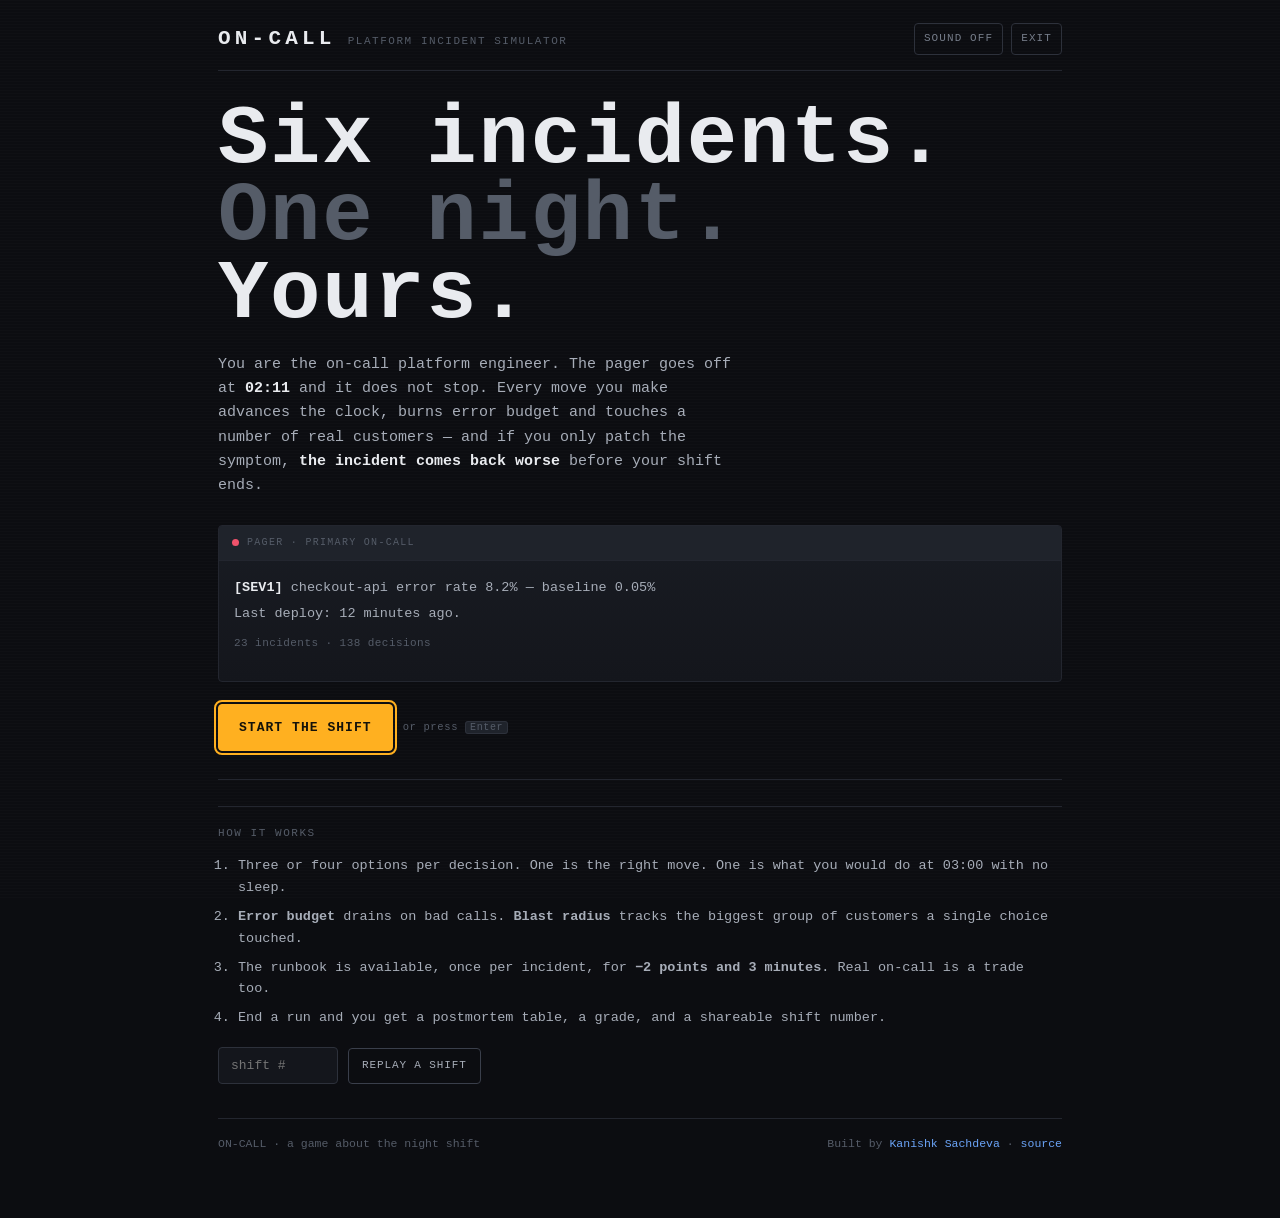
==== index.html @ 0956c798 "ON-CALL v2: 23 incidents, recurrence mechanic, seeded shifts, test harness" ====
<!DOCTYPE html>
<html lang="en">
<head>
<meta charset="utf-8">
<meta name="viewport" content="width=device-width, initial-scale=1, viewport-fit=cover">
<title>ON-CALL — the platform incident simulator</title>
<meta name="description" content="You are the on-call platform engineer. Six incidents, one night, thirteen decisions. Every choice moves the clock, burns error budget and decides whether the incident comes back. Free, in your browser, no signup.">
<link rel="canonical" href="https://oncall-simulator.vercel.app/">
<meta name="theme-color" content="#0c0d11">
<meta name="color-scheme" content="dark">

<meta property="og:type" content="website">
<meta property="og:site_name" content="ON-CALL">
<meta property="og:title" content="ON-CALL — the platform incident simulator">
<meta property="og:description" content="Six incidents, one night, thirteen decisions. You are the on-call engineer. Every choice moves the clock and decides whether the incident comes back.">
<meta property="og:url" content="https://oncall-simulator.vercel.app/">
<meta property="og:image" content="https://oncall-simulator.vercel.app/assets/og.png">
<meta property="og:image:width" content="1200">
<meta property="og:image:height" content="630">
<meta property="og:image:alt" content="ON-CALL — a terminal-style incident simulator with a giant grade letter">
<meta name="twitter:card" content="summary_large_image">
<meta name="twitter:title" content="ON-CALL — the platform incident simulator">
<meta name="twitter:description" content="Six incidents, one night, thirteen decisions. Free in your browser.">
<meta name="twitter:image" content="https://oncall-simulator.vercel.app/assets/og.png">

<link rel="icon" href="/assets/favicon.svg" type="image/svg+xml">
<link rel="apple-touch-icon" href="/assets/favicon.svg">
<link rel="manifest" href="/manifest.webmanifest">
<link rel="preload" href="/assets/app.css" as="style">
<link rel="stylesheet" href="/assets/app.css">

<script type="application/ld+json">
{
  "@context": "https://schema.org",
  "@type": "WebApplication",
  "name": "ON-CALL",
  "url": "https://oncall-simulator.vercel.app/",
  "description": "A browser game about being the on-call platform engineer: six incidents, thirteen decisions, one night.",
  "applicationCategory": "GameApplication",
  "operatingSystem": "Any",
  "browserRequirements": "Requires JavaScript",
  "offers": { "@type": "Offer", "price": "0", "priceCurrency": "CAD" },
  "author": { "@type": "Person", "name": "Kanishk Sachdeva", "url": "https://kanishksachdeva.com" }
}
</script>
</head>
<body data-screen="title">
<div class="app">

  <a class="skip" href="#main">Skip to content</a>

  <header class="masthead">
    <div class="brand">
      <h1>ON&#8209;CALL</h1>
      <span class="brand-sub">platform incident simulator</span>
    </div>
    <div class="masthead-tools">
      <button class="icon-btn" id="sound-btn" type="button" aria-pressed="false">SOUND OFF</button>
      <button class="icon-btn" id="quit-btn" type="button" aria-label="End this shift and return to the start">EXIT</button>
    </div>
  </header>

  <main id="main">

    <!-- ── title ─────────────────────────────────────────── -->
    <section class="screen is-active" id="screen-title" aria-labelledby="title-heading">
      <h2 class="sr" id="title-heading">Start a shift</h2>

      <div class="hero-title">Six incidents.<br><span class="dim">One night.</span><br>Yours.</div>

      <p class="hero-lede">
        You are the on-call platform engineer. The pager goes off at <strong>02:11</strong> and it does not stop.
        Every move you make advances the clock, burns error budget and touches a number of real customers —
        and if you only patch the symptom, <strong>the incident comes back worse</strong> before your shift ends.
      </p>

      <div class="pager-card">
        <div class="pager-bar"><span class="pager-dot" aria-hidden="true"></span> Pager · primary on-call</div>
        <div class="pager-body">
          <p class="page-line"><b>[SEV1]</b> checkout-api error rate 8.2% — baseline 0.05%</p>
          <p class="page-line">Last deploy: 12 minutes ago.</p>
          <p class="page-meta" id="pool-stats">23 incidents · 138 decisions</p>
        </div>
      </div>

      <div class="cta-row">
        <button class="btn" id="start-btn" type="button" data-autofocus>Start the shift</button>
        <span class="kbdhint">or press <kbd>Enter</kbd></span>
      </div>

      <p class="page-meta" id="best-line" hidden></p>

      <div class="rule"></div>

      <div class="howto">
        <h2>How it works</h2>
        <ol>
          <li>Three or four options per decision. One is the right move. One is what you would do at 03:00 with no sleep.</li>
          <li><strong>Error budget</strong> drains on bad calls. <strong>Blast radius</strong> tracks the biggest group of customers a single choice touched.</li>
          <li>The runbook is available, once per incident, for <strong>−2 points and 3 minutes</strong>. Real on-call is a trade too.</li>
          <li>End a run and you get a postmortem table, a grade, and a shareable shift number.</li>
        </ol>
      </div>

      <div class="cta-row" style="margin-top:18px">
        <input id="seed-input" type="text" inputmode="numeric" placeholder="shift #" aria-label="Replay a shift number" style="background:var(--panel);border:1px solid var(--line-2);border-radius:4px;color:var(--text);padding:10px 12px;font-family:var(--mono);font-size:13px;width:120px">
        <button class="btn ghost btn-sm" id="start-seed-btn" type="button">Replay a shift</button>
      </div>
    </section>

    <!-- ── play ──────────────────────────────────────────── -->
    <section class="screen" id="screen-play" aria-label="Incident in progress">
      <div class="hud" aria-label="Shift telemetry">
        <div><div class="k">Clock</div><div class="v" id="hud-clock">02:11</div></div>
        <div><div class="k">Incident</div><div class="v" id="hud-inc">1 / 6</div></div>
        <div><div class="k">Error budget</div><div class="v" id="hud-budget">100%</div></div>
        <div><div class="k">On the clock</div><div class="v" id="hud-min">0m</div></div>
        <div><div class="k">Peak blast</div><div class="v" id="hud-peak">0</div></div>
      </div>

      <div class="stage">
        <div class="stage-head">
          <span class="t" id="stage-title">PAGE RECEIVED</span>
          <span class="badges">
            <span class="recur" id="stage-recur" hidden>RECURRENCE</span>
            <span class="sev sev1" id="stage-sev">SEV1</span>
          </span>
        </div>

        <div class="log" id="log" role="log" aria-live="polite" aria-relevant="additions" tabindex="0"></div>

        <div class="choices" id="choices" hidden></div>

        <div class="stage-foot">
          <button class="hint-btn" id="hint-btn" type="button">Consult runbook · −2 pts, +3 min</button>
          <span class="kbdhint"><kbd>1</kbd>–<kbd>4</kbd> choose · <kbd>R</kbd> runbook · <kbd>Space</kbd> skip</span>
        </div>
      </div>
    </section>

    <!-- ── postmortem ────────────────────────────────────── -->
    <section class="screen" id="screen-end" aria-labelledby="pm-heading">
      <h2 class="sr" id="pm-heading">Postmortem</h2>

      <div class="pm-top">
        <div class="grade-letter g-b" id="pm-grade" aria-hidden="true">B</div>
        <div class="pm-verdict">
          <p class="tag" id="pm-tagline">Shift over.</p>
          <p class="sub" id="pm-sub">Shift #000000</p>
          <p class="sub" id="new-best" hidden></p>
        </div>
      </div>

      <div class="pm-grid">
        <div><div class="k">Score</div><div class="v" id="pm-pts">0 / 0</div></div>
        <div><div class="k">Time on the clock</div><div class="v" id="pm-mttr">0 min</div></div>
        <div><div class="k">Peak blast radius</div><div class="v" id="pm-peak">0</div></div>
        <div><div class="k">Re-paged</div><div class="v" id="pm-recur">0</div></div>
      </div>

      <table class="pm">
        <caption>Postmortem — every decision, in order</caption>
        <thead>
          <tr>
            <th scope="col" style="width:2.2em">#</th>
            <th scope="col">Incident</th>
            <th scope="col">Decision</th>
            <th scope="col">Verdict</th>
            <th scope="col" style="text-align:right">Pts</th>
          </tr>
        </thead>
        <tbody id="pm-tbody"></tbody>
      </table>

      <div class="pm-actions">
        <button class="btn" id="again-btn" type="button">New shift</button>
        <button class="btn ghost" id="share-btn" type="button">Share result</button>
        <button class="btn ghost" id="link-btn" type="button">Copy shift link</button>
      </div>
      <p class="share-state" id="share-state" role="status" aria-live="polite"></p>

      <p class="pm-note">The grade is not a verdict on you. It is a verdict on whether the cause got fixed.</p>
    </section>

  </main>

  <footer class="site-foot">
    <span>ON-CALL · a game about the night shift</span>
    <span>Built by <a href="https://kanishksachdeva.com" rel="noopener">Kanishk Sachdeva</a> · <a href="https://github.com/kanishk-sachdeva" rel="noopener">source</a></span>
  </footer>
</div>

<div class="toast" id="toast" role="status" aria-live="polite"></div>

<noscript>
  <div style="max-width:640px;margin:40px auto;padding:20px;border:1px solid #23262f;font-family:monospace;color:#e9ebef">
    ON-CALL is a small JavaScript game. It needs JavaScript enabled, and nothing else — no account, no network calls.
  </div>
</noscript>

<script type="module" src="/src/app.js"></script>
</body>
</html>
---- assets/app.css ----
/* ON-CALL — design system
   Dark, neutral, terminal-adjacent. Monospace throughout, amber accent, table-first.
   No glassmorphism, no gradients-as-decoration, no colour-only meaning. */

:root {
  --bg: #0c0d11;
  --bg-raise: #121419;
  --panel: #14161c;
  --panel-2: #191c23;
  --panel-3: #1f232b;
  --line: #23262f;
  --line-2: #2d313b;
  --line-3: #3a3f4b;

  --text: #e9ebef;
  --text-2: #a7adb8;
  --text-3: #767d8a;
  --text-4: #555c68;

  --amber: #ffb020;
  --amber-dim: #8a5e12;
  --red: #f0526b;
  --green: #3fbf7f;
  --blue: #6ba4f8;
  --violet: #a98bf5;

  --mono: ui-monospace, "SF Mono", SFMono-Regular, Menlo, Consolas, "Liberation Mono", monospace;
  --radius: 4px;
  --maxw: 880px;
  --pad: 18px;

  --fast: 120ms;
  --med: 220ms;
}

* { box-sizing: border-box; }
html { -webkit-text-size-adjust: 100%; }
body {
  margin: 0;
  background: var(--bg);
  color: var(--text);
  font-family: var(--mono);
  font-size: 15px;
  line-height: 1.62;
  -webkit-font-smoothing: antialiased;
  text-rendering: optimizeLegibility;
}
/* very subtle horizontal scanline texture — 1px lines at 3px, near-invisible */
body::before {
  content: "";
  position: fixed;
  inset: 0;
  pointer-events: none;
  z-index: 0;
  background-image: linear-gradient(rgba(255, 255, 255, 0.014) 1px, transparent 1px);
  background-size: 100% 3px;
}

a { color: var(--blue); text-decoration: none; }
a:hover { text-decoration: underline; }
button { font: inherit; color: inherit; }
:focus-visible { outline: 2px solid var(--amber); outline-offset: 2px; }

.skip {
  position: absolute; left: -9999px; top: 0;
  background: var(--amber); color: #12131a; padding: 10px 14px; z-index: 100;
}
.skip:focus { left: 8px; top: 8px; }

.app {
  position: relative;
  z-index: 1;
  max-width: var(--maxw);
  margin: 0 auto;
  padding: 22px var(--pad) 64px;
  min-height: 100vh;
  display: flex;
  flex-direction: column;
}

/* ─── masthead ─────────────────────────────────────────────── */
.masthead {
  display: flex;
  align-items: center;
  justify-content: space-between;
  gap: 14px;
  padding-bottom: 14px;
  border-bottom: 1px solid var(--line);
  margin-bottom: 20px;
}
.brand { display: flex; align-items: baseline; gap: 12px; flex-wrap: wrap; }
.brand h1 {
  margin: 0;
  font-size: 21px;
  letter-spacing: 0.2em;
  font-weight: 700;
  color: var(--text);
}
.brand .brand-sub {
  color: var(--text-4);
  font-size: 11px;
  letter-spacing: 0.14em;
  text-transform: uppercase;
}
.masthead-tools { display: flex; align-items: center; gap: 8px; }

.icon-btn {
  background: transparent;
  border: 1px solid var(--line-2);
  color: var(--text-3);
  border-radius: var(--radius);
  padding: 6px 9px;
  font-size: 11px;
  letter-spacing: 0.1em;
  cursor: pointer;
  transition: border-color var(--fast), color var(--fast);
}
.icon-btn:hover { border-color: var(--line-3); color: var(--text); }
.icon-btn[aria-pressed="true"] { color: var(--amber); border-color: var(--amber-dim); }

/* ─── screens ──────────────────────────────────────────────── */
.screen { display: none; flex: 1; }
.screen.is-active { display: block; animation: screen-in var(--med) ease-out; }
@keyframes screen-in { from { opacity: 0; transform: translateY(6px); } to { opacity: 1; transform: none; } }

/* ─── title screen ─────────────────────────────────────────── */
.hero-title {
  font-size: clamp(40px, 11vw, 84px);
  line-height: 0.92;
  letter-spacing: 0.02em;
  margin: 10px 0 0;
  font-weight: 700;
}
.hero-title .dim { color: var(--text-4); }
.hero-lede {
  color: var(--text-2);
  font-size: 15px;
  max-width: 58ch;
  margin: 20px 0 0;
}
.hero-lede strong { color: var(--text); font-weight: 600; }

.pager-card {
  margin: 26px 0 0;
  border: 1px solid var(--line);
  border-radius: var(--radius);
  background: linear-gradient(180deg, var(--panel-2), var(--panel));
  overflow: hidden;
}
.pager-bar {
  display: flex; align-items: center; gap: 8px;
  padding: 9px 13px;
  border-bottom: 1px solid var(--line);
  background: var(--panel-3);
  font-size: 10px;
  letter-spacing: 0.13em;
  text-transform: uppercase;
  color: var(--text-4);
}
.pager-dot {
  width: 7px; height: 7px; border-radius: 50%;
  background: var(--red);
  box-shadow: 0 0 0 0 rgba(240, 82, 107, 0.6);
  animation: pulse 2.4s infinite;
}
@keyframes pulse {
  0% { box-shadow: 0 0 0 0 rgba(240, 82, 107, 0.55); }
  70% { box-shadow: 0 0 0 9px rgba(240, 82, 107, 0); }
  100% { box-shadow: 0 0 0 0 rgba(240, 82, 107, 0); }
}
.pager-body { padding: 16px 15px 18px; }
.pager-body .page-line { color: var(--text-2); font-size: 13.5px; margin: 0 0 4px; }
.pager-body .page-line b { color: var(--text); font-weight: 600; }
.pager-body .page-meta { color: var(--text-4); font-size: 11px; margin-top: 10px; letter-spacing: 0.04em; }

.cta-row { display: flex; flex-wrap: wrap; gap: 10px; margin-top: 22px; align-items: center; }

.btn {
  font-family: var(--mono);
  font-size: 13px;
  letter-spacing: 0.08em;
  text-transform: uppercase;
  padding: 12px 20px;
  border-radius: var(--radius);
  border: 1px solid var(--amber);
  background: var(--amber);
  color: #14120a;
  font-weight: 700;
  cursor: pointer;
  transition: transform var(--fast), filter var(--fast);
}
.btn:hover { filter: brightness(1.07); }
.btn:active { transform: translateY(1px); }
.btn.ghost {
  background: transparent;
  border-color: var(--line-3);
  color: var(--text-2);
  font-weight: 500;
}
.btn.ghost:hover { border-color: var(--amber-dim); color: var(--text); }
.btn[disabled] { opacity: 0.45; cursor: not-allowed; }
.btn-sm { padding: 8px 13px; font-size: 11px; }

.rule { height: 1px; background: var(--line); margin: 28px 0 0; }

.statline {
  display: grid;
  grid-template-columns: repeat(4, 1fr);
  gap: 1px;
  margin-top: 22px;
  border: 1px solid var(--line);
  background: var(--line);
  border-radius: var(--radius);
  overflow: hidden;
}
.statline > div { background: var(--panel); padding: 11px 13px; }
.statline .k {
  color: var(--text-4); font-size: 10px; letter-spacing: 0.12em; text-transform: uppercase;
}
.statline .v { font-size: 17px; margin-top: 2px; font-variant-numeric: tabular-nums; }

.howto { margin-top: 26px; border-top: 1px solid var(--line); padding-top: 18px; }
.howto h2 {
  font-size: 11px; letter-spacing: 0.14em; text-transform: uppercase;
  color: var(--text-4); margin: 0 0 12px; font-weight: 500;
}
.howto ol { margin: 0; padding-left: 20px; color: var(--text-2); font-size: 13.5px; }
.howto li { margin-bottom: 7px; }
.howto kbd {
  background: var(--panel-3); border: 1px solid var(--line-2); border-bottom-width: 2px;
  border-radius: 3px; padding: 1px 5px; font-size: 11px; color: var(--text-2);
}

/* ─── HUD ──────────────────────────────────────────────────── */
.hud {
  position: sticky; top: 0; z-index: 20;
  display: grid;
  grid-template-columns: repeat(5, 1fr);
  gap: 1px;
  background: var(--line);
  border: 1px solid var(--line);
  border-radius: var(--radius);
  overflow: hidden;
  margin-bottom: 12px;
  box-shadow: 0 8px 22px rgba(0, 0, 0, 0.35);
}
.hud > div { background: var(--panel); padding: 8px 11px; }
.hud .k { color: var(--text-4); font-size: 9px; letter-spacing: 0.12em; text-transform: uppercase; white-space: nowrap; }
.hud .v {
  font-size: 14px; margin-top: 1px; font-variant-numeric: tabular-nums;
  transition: color var(--med);
}
.hud .v.warn { color: var(--amber); }
.hud .v.bad { color: var(--red); }
.hud .v.good { color: var(--green); }
.hud .v.flash { animation: flash 600ms ease-out; }
@keyframes flash { 0% { background: rgba(255, 176, 32, 0.18); } 100% { background: transparent; } }

/* ─── stage ────────────────────────────────────────────────── */
.stage {
  border: 1px solid var(--line);
  border-radius: var(--radius);
  background: var(--panel);
  overflow: hidden;
}
.stage-head {
  display: flex; align-items: center; justify-content: space-between; gap: 12px;
  padding: 10px 13px;
  background: var(--panel-2);
  border-bottom: 1px solid var(--line);
  font-size: 11px;
  letter-spacing: 0.1em;
  text-transform: uppercase;
  color: var(--text-3);
}
.stage-head .t { overflow: hidden; text-overflow: ellipsis; white-space: nowrap; }
.badges { display: flex; gap: 6px; flex-shrink: 0; }
.sev {
  border: 1px solid currentColor;
  border-radius: 2px;
  padding: 1px 7px;
  font-size: 10px;
  letter-spacing: 0.08em;
}
.sev.sev1 { color: var(--red); }
.sev.sev2 { color: var(--amber); }
.sev.sev3 { color: var(--blue); }
.recur { color: var(--violet); border: 1px solid currentColor; border-radius: 2px; padding: 1px 7px; font-size: 10px; }

.log {
  padding: 15px 13px 6px;
  max-height: 52vh;
  overflow-y: auto;
  overscroll-behavior: contain;
  scroll-behavior: smooth;
}
.log::-webkit-scrollbar { width: 8px; }
.log::-webkit-scrollbar-thumb { background: var(--line-2); border-radius: 4px; }

.ln {
  margin: 0 0 6px;
  white-space: pre-wrap;
  word-break: break-word;
  font-size: 13.5px;
  line-height: 1.55;
}
.ln.cmd { color: var(--amber); }
.ln.out { color: var(--text-2); }
.ln.good { color: var(--green); }
.ln.bad { color: var(--red); }
.ln.warn { color: var(--amber); }
.ln.note { color: var(--blue); }
.ln.said { color: var(--text); border-left: 2px solid var(--line-3); padding-left: 10px; }
.ln.head {
  color: var(--text); font-weight: 700; letter-spacing: 0.06em;
  margin-top: 12px; padding-top: 8px; border-top: 1px dashed var(--line-2);
}
.ln.gap { height: 8px; margin: 0; }
.ln .mark { display: inline-block; width: 1.2em; font-weight: 700; }
.ln.cmd .mark { color: var(--text-4); }

.choices { padding: 2px 13px 15px; display: flex; flex-direction: column; gap: 7px; }
.prompt {
  color: var(--text-3);
  font-size: 12px;
  letter-spacing: 0.04em;
  padding: 10px 0 8px;
}
.choice {
  display: flex; gap: 10px; align-items: baseline;
  text-align: left;
  background: var(--panel-2);
  border: 1px solid var(--line-2);
  border-radius: var(--radius);
  padding: 11px 12px;
  font-size: 13.5px;
  line-height: 1.45;
  cursor: pointer;
  transition: border-color var(--fast), background var(--fast), transform var(--fast);
}
.choice:hover { border-color: var(--amber-dim); background: var(--panel-3); }
.choice:active { transform: translateY(1px); }
.choice .num {
  color: var(--text-4);
  font-size: 11px;
  border: 1px solid var(--line-2);
  border-radius: 2px;
  padding: 0 5px;
  flex-shrink: 0;
  min-width: 19px;
  text-align: center;
}
.choice:hover .num { color: var(--amber); border-color: var(--amber-dim); }
.choice .txt { flex: 1; }
.choice .go { color: var(--text-4); flex-shrink: 0; }
.choice:hover .go { color: var(--amber); }

.stage-foot {
  display: flex; align-items: center; justify-content: space-between; gap: 10px;
  padding: 9px 13px;
  border-top: 1px solid var(--line);
  background: var(--panel-2);
  font-size: 11px;
  color: var(--text-4);
  flex-wrap: wrap;
}
.hint-btn {
  background: transparent; border: 1px solid var(--line-2); color: var(--text-3);
  border-radius: var(--radius); padding: 5px 10px; font-size: 11px; cursor: pointer;
  letter-spacing: 0.06em;
}
.hint-btn:hover:not([disabled]) { border-color: var(--blue); color: var(--blue); }
.hint-btn[disabled] { opacity: 0.4; cursor: not-allowed; }
.kbdhint { color: var(--text-4); font-size: 10.5px; letter-spacing: 0.06em; }
.kbdhint kbd {
  background: var(--panel-3); border: 1px solid var(--line-2); border-radius: 3px;
  padding: 0 4px; font-size: 10px;
}

/* ─── postmortem ───────────────────────────────────────────── */
.pm-top { display: flex; align-items: flex-end; gap: 18px; flex-wrap: wrap; margin-top: 6px; }
.grade-letter {
  font-size: clamp(64px, 16vw, 108px);
  line-height: 0.85;
  font-weight: 700;
  letter-spacing: -0.02em;
}
.grade-letter.g-a { color: var(--green); }
.grade-letter.g-b, .grade-letter.g-c { color: var(--amber); }
.grade-letter.g-d, .grade-letter.g-f { color: var(--red); }
.pm-verdict { flex: 1; min-width: 240px; }
.pm-verdict .tag { color: var(--text); font-size: 15px; margin: 0 0 4px; }
.pm-verdict .sub { color: var(--text-4); font-size: 12px; letter-spacing: 0.06em; }

.pm-grid {
  display: grid; grid-template-columns: repeat(4, 1fr); gap: 1px;
  background: var(--line); border: 1px solid var(--line); border-radius: var(--radius);
  overflow: hidden; margin: 22px 0 0;
}
.pm-grid > div { background: var(--panel); padding: 12px 13px; }
.pm-grid .k { color: var(--text-4); font-size: 10px; letter-spacing: 0.12em; text-transform: uppercase; }
.pm-grid .v { font-size: 20px; margin-top: 2px; font-variant-numeric: tabular-nums; }

table.pm {
  width: 100%; border-collapse: collapse; margin-top: 22px; font-size: 12.5px;
}
table.pm caption {
  text-align: left; color: var(--text-4); font-size: 10.5px; letter-spacing: 0.13em;
  text-transform: uppercase; padding-bottom: 8px;
}
table.pm th {
  text-align: left; color: var(--text-4); font-weight: 500; font-size: 10px;
  letter-spacing: 0.1em; text-transform: uppercase;
  border-bottom: 1px solid var(--line-2); padding: 6px 8px;
}
table.pm td { padding: 8px; border-bottom: 1px solid var(--line); vertical-align: top; color: var(--text-2); }
table.pm td.num { text-align: right; font-variant-numeric: tabular-nums; white-space: nowrap; }
table.pm td.move { color: var(--text); }
table.pm tr.rec td { background: rgba(169, 139, 245, 0.05); }
.vd { font-size: 10px; letter-spacing: 0.08em; text-transform: uppercase; border: 1px solid currentColor; border-radius: 2px; padding: 0 5px; white-space: nowrap; }
.vd.good { color: var(--green); }
.vd.warn { color: var(--amber); }
.vd.bad { color: var(--red); }

.pm-actions { display: flex; flex-wrap: wrap; gap: 10px; margin-top: 26px; }
.pm-note { color: var(--text-4); font-size: 12px; margin-top: 18px; }
.share-state { color: var(--green); font-size: 12px; margin-top: 10px; min-height: 18px; }

/* ─── footer ───────────────────────────────────────────────── */
.site-foot {
  margin-top: 34px; padding-top: 16px; border-top: 1px solid var(--line);
  color: var(--text-4); font-size: 11.5px;
  display: flex; justify-content: space-between; gap: 12px; flex-wrap: wrap;
}

.toast {
  position: fixed; left: 50%; bottom: 22px; transform: translateX(-50%) translateY(10px);
  background: var(--panel-3); border: 1px solid var(--line-3); color: var(--text);
  padding: 9px 14px; border-radius: var(--radius); font-size: 12px;
  opacity: 0; pointer-events: none; transition: opacity var(--med), transform var(--med); z-index: 60;
}
.toast.show { opacity: 1; transform: translateX(-50%) translateY(0); }

.sr {
  position: absolute; width: 1px; height: 1px; padding: 0; margin: -1px;
  overflow: hidden; clip: rect(0 0 0 0); white-space: nowrap; border: 0;
}

/* ─── responsive ───────────────────────────────────────────── */
@media (max-width: 680px) {
  body { font-size: 14px; }
  .app { padding: 16px 13px 48px; }
  .hud { grid-template-columns: repeat(5, 1fr); }
  .hud > div { padding: 7px 7px; }
  .hud .v { font-size: 12.5px; }
  .hud .k { font-size: 8px; letter-spacing: 0.06em; }
  .statline, .pm-grid { grid-template-columns: repeat(2, 1fr); }
  .log { max-height: 46vh; }
  .brand h1 { font-size: 17px; }
  .brand .brand-sub { display: none; }
  .choice { font-size: 13px; padding: 11px 10px; }
}

@media (prefers-reduced-motion: reduce) {
  *, *::before, *::after {
    animation-duration: 0.001ms !important;
    animation-iteration-count: 1 !important;
    transition-duration: 0.001ms !important;
    scroll-behavior: auto !important;
  }
  .screen.is-active { animation: none; }
  .log { scroll-behavior: auto; }
}

@media print {
  body::before, .masthead-tools, .pm-actions, .toast, .stage-foot, .choices { display: none !important; }
  body { background: #fff; color: #111; }
  .app { max-width: none; }
}
---- assets/app.css ----
/* ON-CALL — design system
   Dark, neutral, terminal-adjacent. Monospace throughout, amber accent, table-first.
   No glassmorphism, no gradients-as-decoration, no colour-only meaning. */

:root {
  --bg: #0c0d11;
  --bg-raise: #121419;
  --panel: #14161c;
  --panel-2: #191c23;
  --panel-3: #1f232b;
  --line: #23262f;
  --line-2: #2d313b;
  --line-3: #3a3f4b;

  --text: #e9ebef;
  --text-2: #a7adb8;
  --text-3: #767d8a;
  --text-4: #555c68;

  --amber: #ffb020;
  --amber-dim: #8a5e12;
  --red: #f0526b;
  --green: #3fbf7f;
  --blue: #6ba4f8;
  --violet: #a98bf5;

  --mono: ui-monospace, "SF Mono", SFMono-Regular, Menlo, Consolas, "Liberation Mono", monospace;
  --radius: 4px;
  --maxw: 880px;
  --pad: 18px;

  --fast: 120ms;
  --med: 220ms;
}

* { box-sizing: border-box; }
html { -webkit-text-size-adjust: 100%; }
body {
  margin: 0;
  background: var(--bg);
  color: var(--text);
  font-family: var(--mono);
  font-size: 15px;
  line-height: 1.62;
  -webkit-font-smoothing: antialiased;
  text-rendering: optimizeLegibility;
}
/* very subtle horizontal scanline texture — 1px lines at 3px, near-invisible */
body::before {
  content: "";
  position: fixed;
  inset: 0;
  pointer-events: none;
  z-index: 0;
  background-image: linear-gradient(rgba(255, 255, 255, 0.014) 1px, transparent 1px);
  background-size: 100% 3px;
}

a { color: var(--blue); text-decoration: none; }
a:hover { text-decoration: underline; }
button { font: inherit; color: inherit; }
:focus-visible { outline: 2px solid var(--amber); outline-offset: 2px; }

.skip {
  position: absolute; left: -9999px; top: 0;
  background: var(--amber); color: #12131a; padding: 10px 14px; z-index: 100;
}
.skip:focus { left: 8px; top: 8px; }

.app {
  position: relative;
  z-index: 1;
  max-width: var(--maxw);
  margin: 0 auto;
  padding: 22px var(--pad) 64px;
  min-height: 100vh;
  display: flex;
  flex-direction: column;
}

/* ─── masthead ─────────────────────────────────────────────── */
.masthead {
  display: flex;
  align-items: center;
  justify-content: space-between;
  gap: 14px;
  padding-bottom: 14px;
  border-bottom: 1px solid var(--line);
  margin-bottom: 20px;
}
.brand { display: flex; align-items: baseline; gap: 12px; flex-wrap: wrap; }
.brand h1 {
  margin: 0;
  font-size: 21px;
  letter-spacing: 0.2em;
  font-weight: 700;
  color: var(--text);
}
.brand .brand-sub {
  color: var(--text-4);
  font-size: 11px;
  letter-spacing: 0.14em;
  text-transform: uppercase;
}
.masthead-tools { display: flex; align-items: center; gap: 8px; }

.icon-btn {
  background: transparent;
  border: 1px solid var(--line-2);
  color: var(--text-3);
  border-radius: var(--radius);
  padding: 6px 9px;
  font-size: 11px;
  letter-spacing: 0.1em;
  cursor: pointer;
  transition: border-color var(--fast), color var(--fast);
}
.icon-btn:hover { border-color: var(--line-3); color: var(--text); }
.icon-btn[aria-pressed="true"] { color: var(--amber); border-color: var(--amber-dim); }

/* ─── screens ──────────────────────────────────────────────── */
.screen { display: none; flex: 1; }
.screen.is-active { display: block; animation: screen-in var(--med) ease-out; }
@keyframes screen-in { from { opacity: 0; transform: translateY(6px); } to { opacity: 1; transform: none; } }

/* ─── title screen ─────────────────────────────────────────── */
.hero-title {
  font-size: clamp(40px, 11vw, 84px);
  line-height: 0.92;
  letter-spacing: 0.02em;
  margin: 10px 0 0;
  font-weight: 700;
}
.hero-title .dim { color: var(--text-4); }
.hero-lede {
  color: var(--text-2);
  font-size: 15px;
  max-width: 58ch;
  margin: 20px 0 0;
}
.hero-lede strong { color: var(--text); font-weight: 600; }

.pager-card {
  margin: 26px 0 0;
  border: 1px solid var(--line);
  border-radius: var(--radius);
  background: linear-gradient(180deg, var(--panel-2), var(--panel));
  overflow: hidden;
}
.pager-bar {
  display: flex; align-items: center; gap: 8px;
  padding: 9px 13px;
  border-bottom: 1px solid var(--line);
  background: var(--panel-3);
  font-size: 10px;
  letter-spacing: 0.13em;
  text-transform: uppercase;
  color: var(--text-4);
}
.pager-dot {
  width: 7px; height: 7px; border-radius: 50%;
  background: var(--red);
  box-shadow: 0 0 0 0 rgba(240, 82, 107, 0.6);
  animation: pulse 2.4s infinite;
}
@keyframes pulse {
  0% { box-shadow: 0 0 0 0 rgba(240, 82, 107, 0.55); }
  70% { box-shadow: 0 0 0 9px rgba(240, 82, 107, 0); }
  100% { box-shadow: 0 0 0 0 rgba(240, 82, 107, 0); }
}
.pager-body { padding: 16px 15px 18px; }
.pager-body .page-line { color: var(--text-2); font-size: 13.5px; margin: 0 0 4px; }
.pager-body .page-line b { color: var(--text); font-weight: 600; }
.pager-body .page-meta { color: var(--text-4); font-size: 11px; margin-top: 10px; letter-spacing: 0.04em; }

.cta-row { display: flex; flex-wrap: wrap; gap: 10px; margin-top: 22px; align-items: center; }

.btn {
  font-family: var(--mono);
  font-size: 13px;
  letter-spacing: 0.08em;
  text-transform: uppercase;
  padding: 12px 20px;
  border-radius: var(--radius);
  border: 1px solid var(--amber);
  background: var(--amber);
  color: #14120a;
  font-weight: 700;
  cursor: pointer;
  transition: transform var(--fast), filter var(--fast);
}
.btn:hover { filter: brightness(1.07); }
.btn:active { transform: translateY(1px); }
.btn.ghost {
  background: transparent;
  border-color: var(--line-3);
  color: var(--text-2);
  font-weight: 500;
}
.btn.ghost:hover { border-color: var(--amber-dim); color: var(--text); }
.btn[disabled] { opacity: 0.45; cursor: not-allowed; }
.btn-sm { padding: 8px 13px; font-size: 11px; }

.rule { height: 1px; background: var(--line); margin: 28px 0 0; }

.statline {
  display: grid;
  grid-template-columns: repeat(4, 1fr);
  gap: 1px;
  margin-top: 22px;
  border: 1px solid var(--line);
  background: var(--line);
  border-radius: var(--radius);
  overflow: hidden;
}
.statline > div { background: var(--panel); padding: 11px 13px; }
.statline .k {
  color: var(--text-4); font-size: 10px; letter-spacing: 0.12em; text-transform: uppercase;
}
.statline .v { font-size: 17px; margin-top: 2px; font-variant-numeric: tabular-nums; }

.howto { margin-top: 26px; border-top: 1px solid var(--line); padding-top: 18px; }
.howto h2 {
  font-size: 11px; letter-spacing: 0.14em; text-transform: uppercase;
  color: var(--text-4); margin: 0 0 12px; font-weight: 500;
}
.howto ol { margin: 0; padding-left: 20px; color: var(--text-2); font-size: 13.5px; }
.howto li { margin-bottom: 7px; }
.howto kbd {
  background: var(--panel-3); border: 1px solid var(--line-2); border-bottom-width: 2px;
  border-radius: 3px; padding: 1px 5px; font-size: 11px; color: var(--text-2);
}

/* ─── HUD ──────────────────────────────────────────────────── */
.hud {
  position: sticky; top: 0; z-index: 20;
  display: grid;
  grid-template-columns: repeat(5, 1fr);
  gap: 1px;
  background: var(--line);
  border: 1px solid var(--line);
  border-radius: var(--radius);
  overflow: hidden;
  margin-bottom: 12px;
  box-shadow: 0 8px 22px rgba(0, 0, 0, 0.35);
}
.hud > div { background: var(--panel); padding: 8px 11px; }
.hud .k { color: var(--text-4); font-size: 9px; letter-spacing: 0.12em; text-transform: uppercase; white-space: nowrap; }
.hud .v {
  font-size: 14px; margin-top: 1px; font-variant-numeric: tabular-nums;
  transition: color var(--med);
}
.hud .v.warn { color: var(--amber); }
.hud .v.bad { color: var(--red); }
.hud .v.good { color: var(--green); }
.hud .v.flash { animation: flash 600ms ease-out; }
@keyframes flash { 0% { background: rgba(255, 176, 32, 0.18); } 100% { background: transparent; } }

/* ─── stage ────────────────────────────────────────────────── */
.stage {
  border: 1px solid var(--line);
  border-radius: var(--radius);
  background: var(--panel);
  overflow: hidden;
}
.stage-head {
  display: flex; align-items: center; justify-content: space-between; gap: 12px;
  padding: 10px 13px;
  background: var(--panel-2);
  border-bottom: 1px solid var(--line);
  font-size: 11px;
  letter-spacing: 0.1em;
  text-transform: uppercase;
  color: var(--text-3);
}
.stage-head .t { overflow: hidden; text-overflow: ellipsis; white-space: nowrap; }
.badges { display: flex; gap: 6px; flex-shrink: 0; }
.sev {
  border: 1px solid currentColor;
  border-radius: 2px;
  padding: 1px 7px;
  font-size: 10px;
  letter-spacing: 0.08em;
}
.sev.sev1 { color: var(--red); }
.sev.sev2 { color: var(--amber); }
.sev.sev3 { color: var(--blue); }
.recur { color: var(--violet); border: 1px solid currentColor; border-radius: 2px; padding: 1px 7px; font-size: 10px; }

.log {
  padding: 15px 13px 6px;
  max-height: 52vh;
  overflow-y: auto;
  overscroll-behavior: contain;
  scroll-behavior: smooth;
}
.log::-webkit-scrollbar { width: 8px; }
.log::-webkit-scrollbar-thumb { background: var(--line-2); border-radius: 4px; }

.ln {
  margin: 0 0 6px;
  white-space: pre-wrap;
  word-break: break-word;
  font-size: 13.5px;
  line-height: 1.55;
}
.ln.cmd { color: var(--amber); }
.ln.out { color: var(--text-2); }
.ln.good { color: var(--green); }
.ln.bad { color: var(--red); }
.ln.warn { color: var(--amber); }
.ln.note { color: var(--blue); }
.ln.said { color: var(--text); border-left: 2px solid var(--line-3); padding-left: 10px; }
.ln.head {
  color: var(--text); font-weight: 700; letter-spacing: 0.06em;
  margin-top: 12px; padding-top: 8px; border-top: 1px dashed var(--line-2);
}
.ln.gap { height: 8px; margin: 0; }
.ln .mark { display: inline-block; width: 1.2em; font-weight: 700; }
.ln.cmd .mark { color: var(--text-4); }

.choices { padding: 2px 13px 15px; display: flex; flex-direction: column; gap: 7px; }
.prompt {
  color: var(--text-3);
  font-size: 12px;
  letter-spacing: 0.04em;
  padding: 10px 0 8px;
}
.choice {
  display: flex; gap: 10px; align-items: baseline;
  text-align: left;
  background: var(--panel-2);
  border: 1px solid var(--line-2);
  border-radius: var(--radius);
  padding: 11px 12px;
  font-size: 13.5px;
  line-height: 1.45;
  cursor: pointer;
  transition: border-color var(--fast), background var(--fast), transform var(--fast);
}
.choice:hover { border-color: var(--amber-dim); background: var(--panel-3); }
.choice:active { transform: translateY(1px); }
.choice .num {
  color: var(--text-4);
  font-size: 11px;
  border: 1px solid var(--line-2);
  border-radius: 2px;
  padding: 0 5px;
  flex-shrink: 0;
  min-width: 19px;
  text-align: center;
}
.choice:hover .num { color: var(--amber); border-color: var(--amber-dim); }
.choice .txt { flex: 1; }
.choice .go { color: var(--text-4); flex-shrink: 0; }
.choice:hover .go { color: var(--amber); }

.stage-foot {
  display: flex; align-items: center; justify-content: space-between; gap: 10px;
  padding: 9px 13px;
  border-top: 1px solid var(--line);
  background: var(--panel-2);
  font-size: 11px;
  color: var(--text-4);
  flex-wrap: wrap;
}
.hint-btn {
  background: transparent; border: 1px solid var(--line-2); color: var(--text-3);
  border-radius: var(--radius); padding: 5px 10px; font-size: 11px; cursor: pointer;
  letter-spacing: 0.06em;
}
.hint-btn:hover:not([disabled]) { border-color: var(--blue); color: var(--blue); }
.hint-btn[disabled] { opacity: 0.4; cursor: not-allowed; }
.kbdhint { color: var(--text-4); font-size: 10.5px; letter-spacing: 0.06em; }
.kbdhint kbd {
  background: var(--panel-3); border: 1px solid var(--line-2); border-radius: 3px;
  padding: 0 4px; font-size: 10px;
}

/* ─── postmortem ───────────────────────────────────────────── */
.pm-top { display: flex; align-items: flex-end; gap: 18px; flex-wrap: wrap; margin-top: 6px; }
.grade-letter {
  font-size: clamp(64px, 16vw, 108px);
  line-height: 0.85;
  font-weight: 700;
  letter-spacing: -0.02em;
}
.grade-letter.g-a { color: var(--green); }
.grade-letter.g-b, .grade-letter.g-c { color: var(--amber); }
.grade-letter.g-d, .grade-letter.g-f { color: var(--red); }
.pm-verdict { flex: 1; min-width: 240px; }
.pm-verdict .tag { color: var(--text); font-size: 15px; margin: 0 0 4px; }
.pm-verdict .sub { color: var(--text-4); font-size: 12px; letter-spacing: 0.06em; }

.pm-grid {
  display: grid; grid-template-columns: repeat(4, 1fr); gap: 1px;
  background: var(--line); border: 1px solid var(--line); border-radius: var(--radius);
  overflow: hidden; margin: 22px 0 0;
}
.pm-grid > div { background: var(--panel); padding: 12px 13px; }
.pm-grid .k { color: var(--text-4); font-size: 10px; letter-spacing: 0.12em; text-transform: uppercase; }
.pm-grid .v { font-size: 20px; margin-top: 2px; font-variant-numeric: tabular-nums; }

table.pm {
  width: 100%; border-collapse: collapse; margin-top: 22px; font-size: 12.5px;
}
table.pm caption {
  text-align: left; color: var(--text-4); font-size: 10.5px; letter-spacing: 0.13em;
  text-transform: uppercase; padding-bottom: 8px;
}
table.pm th {
  text-align: left; color: var(--text-4); font-weight: 500; font-size: 10px;
  letter-spacing: 0.1em; text-transform: uppercase;
  border-bottom: 1px solid var(--line-2); padding: 6px 8px;
}
table.pm td { padding: 8px; border-bottom: 1px solid var(--line); vertical-align: top; color: var(--text-2); }
table.pm td.num { text-align: right; font-variant-numeric: tabular-nums; white-space: nowrap; }
table.pm td.move { color: var(--text); }
table.pm tr.rec td { background: rgba(169, 139, 245, 0.05); }
.vd { font-size: 10px; letter-spacing: 0.08em; text-transform: uppercase; border: 1px solid currentColor; border-radius: 2px; padding: 0 5px; white-space: nowrap; }
.vd.good { color: var(--green); }
.vd.warn { color: var(--amber); }
.vd.bad { color: var(--red); }

.pm-actions { display: flex; flex-wrap: wrap; gap: 10px; margin-top: 26px; }
.pm-note { color: var(--text-4); font-size: 12px; margin-top: 18px; }
.share-state { color: var(--green); font-size: 12px; margin-top: 10px; min-height: 18px; }

/* ─── footer ───────────────────────────────────────────────── */
.site-foot {
  margin-top: 34px; padding-top: 16px; border-top: 1px solid var(--line);
  color: var(--text-4); font-size: 11.5px;
  display: flex; justify-content: space-between; gap: 12px; flex-wrap: wrap;
}

.toast {
  position: fixed; left: 50%; bottom: 22px; transform: translateX(-50%) translateY(10px);
  background: var(--panel-3); border: 1px solid var(--line-3); color: var(--text);
  padding: 9px 14px; border-radius: var(--radius); font-size: 12px;
  opacity: 0; pointer-events: none; transition: opacity var(--med), transform var(--med); z-index: 60;
}
.toast.show { opacity: 1; transform: translateX(-50%) translateY(0); }

.sr {
  position: absolute; width: 1px; height: 1px; padding: 0; margin: -1px;
  overflow: hidden; clip: rect(0 0 0 0); white-space: nowrap; border: 0;
}

/* ─── responsive ───────────────────────────────────────────── */
@media (max-width: 680px) {
  body { font-size: 14px; }
  .app { padding: 16px 13px 48px; }
  .hud { grid-template-columns: repeat(5, 1fr); }
  .hud > div { padding: 7px 7px; }
  .hud .v { font-size: 12.5px; }
  .hud .k { font-size: 8px; letter-spacing: 0.06em; }
  .statline, .pm-grid { grid-template-columns: repeat(2, 1fr); }
  .log { max-height: 46vh; }
  .brand h1 { font-size: 17px; }
  .brand .brand-sub { display: none; }
  .choice { font-size: 13px; padding: 11px 10px; }
}

@media (prefers-reduced-motion: reduce) {
  *, *::before, *::after {
    animation-duration: 0.001ms !important;
    animation-iteration-count: 1 !important;
    transition-duration: 0.001ms !important;
    scroll-behavior: auto !important;
  }
  .screen.is-active { animation: none; }
  .log { scroll-behavior: auto; }
}

@media print {
  body::before, .masthead-tools, .pm-actions, .toast, .stage-foot, .choices { display: none !important; }
  body { background: #fff; color: #111; }
  .app { max-width: none; }
}
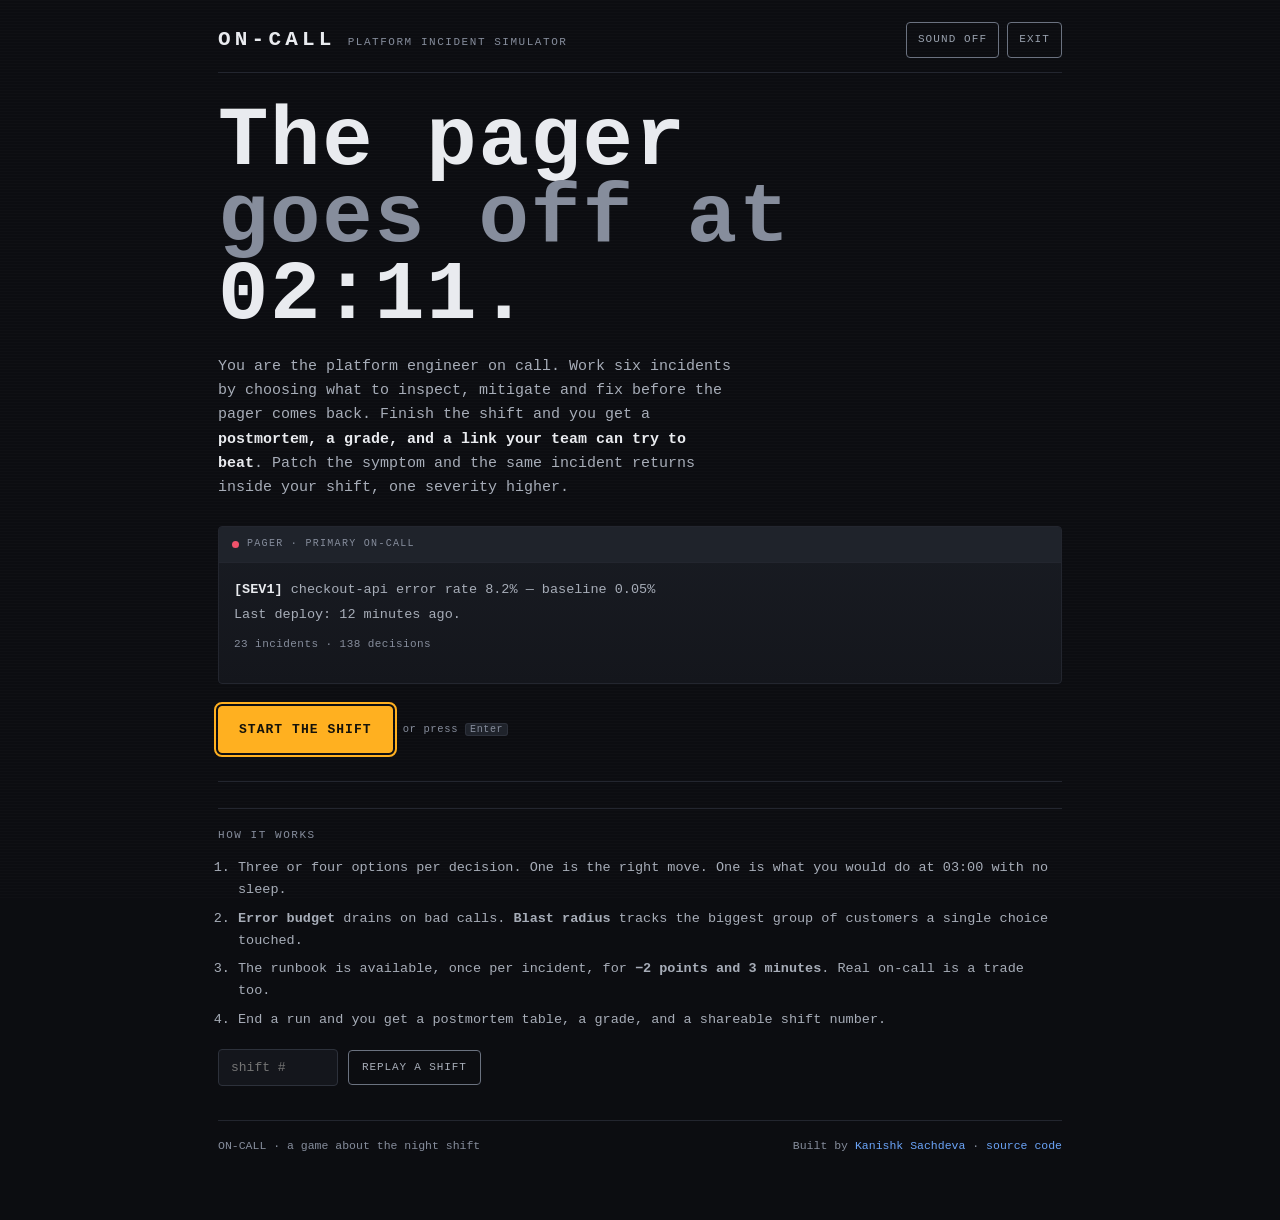
==== commit d7b7484a: "fix: audit wave 1 — shuffled answer positions, closure-weighted grade, recurrence context, a11y cont" ====
--- a/index.html
+++ b/index.html
@@ -4,7 +4,7 @@
 <meta charset="utf-8">
 <meta name="viewport" content="width=device-width, initial-scale=1, viewport-fit=cover">
 <title>ON-CALL — the platform incident simulator</title>
-<meta name="description" content="You are the on-call platform engineer. Six incidents, one night, thirteen decisions. Every choice moves the clock, burns error budget and decides whether the incident comes back. Free, in your browser, no signup.">
+<meta name="description" content="You are the platform engineer on call at 02:11. Work six incidents by choosing what to inspect, mitigate and fix. Finish the shift, get a postmortem and a grade, then send your team the same shift to beat. Free, no signup.">
 <link rel="canonical" href="https://oncall-simulator.vercel.app/">
 <meta name="theme-color" content="#0c0d11">
 <meta name="color-scheme" content="dark">
@@ -12,7 +12,7 @@
 <meta property="og:type" content="website">
 <meta property="og:site_name" content="ON-CALL">
 <meta property="og:title" content="ON-CALL — the platform incident simulator">
-<meta property="og:description" content="Six incidents, one night, thirteen decisions. You are the on-call engineer. Every choice moves the clock and decides whether the incident comes back.">
+<meta property="og:description" content="You are the platform engineer on call at 02:11. Six incidents, thirteen decisions, one postmortem. If you only patch the symptom, the incident comes back inside your own shift.">
 <meta property="og:url" content="https://oncall-simulator.vercel.app/">
 <meta property="og:image" content="https://oncall-simulator.vercel.app/assets/og.png">
 <meta property="og:image:width" content="1200">
@@ -20,7 +20,7 @@
 <meta property="og:image:alt" content="ON-CALL — a terminal-style incident simulator with a giant grade letter">
 <meta name="twitter:card" content="summary_large_image">
 <meta name="twitter:title" content="ON-CALL — the platform incident simulator">
-<meta name="twitter:description" content="Six incidents, one night, thirteen decisions. Free in your browser.">
+<meta name="twitter:description" content="Six incidents, thirteen decisions, one postmortem. If you only patch the symptom, it comes back inside your shift.">
 <meta name="twitter:image" content="https://oncall-simulator.vercel.app/assets/og.png">
 
 <link rel="icon" href="/assets/favicon.svg" type="image/svg+xml">
@@ -66,12 +66,13 @@
     <section class="screen is-active" id="screen-title" aria-labelledby="title-heading">
       <h2 class="sr" id="title-heading">Start a shift</h2>
 
-      <div class="hero-title">Six incidents.<br><span class="dim">One night.</span><br>Yours.</div>
+      <div class="hero-title">The pager<br><span class="dim">goes off at</span><br>02:11.</div>
 
       <p class="hero-lede">
-        You are the on-call platform engineer. The pager goes off at <strong>02:11</strong> and it does not stop.
-        Every move you make advances the clock, burns error budget and touches a number of real customers —
-        and if you only patch the symptom, <strong>the incident comes back worse</strong> before your shift ends.
+        You are the platform engineer on call. Work six incidents by choosing what to inspect, mitigate and fix
+        before the pager comes back. Finish the shift and you get a <strong>postmortem, a grade, and a link
+        your team can try to beat</strong>. Patch the symptom and the same incident returns inside your shift,
+        one severity higher.
       </p>
 
       <div class="pager-card">
@@ -109,14 +110,15 @@
     </section>
 
     <!-- ── play ──────────────────────────────────────────── -->
-    <section class="screen" id="screen-play" aria-label="Incident in progress">
-      <div class="hud" aria-label="Shift telemetry">
-        <div><div class="k">Clock</div><div class="v" id="hud-clock">02:11</div></div>
-        <div><div class="k">Incident</div><div class="v" id="hud-inc">1 / 6</div></div>
-        <div><div class="k">Error budget</div><div class="v" id="hud-budget">100%</div></div>
-        <div><div class="k">On the clock</div><div class="v" id="hud-min">0m</div></div>
-        <div><div class="k">Peak blast</div><div class="v" id="hud-peak">0</div></div>
-      </div>
+    <section class="screen" id="screen-play" aria-labelledby="play-heading">
+      <h2 class="sr" id="play-heading">Incident in progress</h2>
+      <dl class="hud" aria-label="Shift telemetry">
+        <div><dt class="k">Clock</dt><dd class="v" id="hud-clock">02:11</dd></div>
+        <div><dt class="k">Incident</dt><dd class="v" id="hud-inc">1 / 6</dd></div>
+        <div><dt class="k">Error budget</dt><dd class="v" id="hud-budget">100%</dd></div>
+        <div><dt class="k">On the clock</dt><dd class="v" id="hud-min">0m</dd></div>
+        <div><dt class="k">Peak blast</dt><dd class="v" id="hud-peak">0</dd></div>
+      </dl>
 
       <div class="stage">
         <div class="stage-head">
@@ -127,7 +129,7 @@
           </span>
         </div>
 
-        <div class="log" id="log" role="log" aria-live="polite" aria-relevant="additions" tabindex="0"></div>
+        <div class="log" id="log" aria-live="off" tabindex="0"></div>
 
         <div class="choices" id="choices" hidden></div>
 
@@ -143,7 +145,7 @@
       <h2 class="sr" id="pm-heading">Postmortem</h2>
 
       <div class="pm-top">
-        <div class="grade-letter g-b" id="pm-grade" aria-hidden="true">B</div>
+        <div class="grade-letter g-b" id="pm-grade" role="img" aria-label="Grade B">B</div>
         <div class="pm-verdict">
           <p class="tag" id="pm-tagline">Shift over.</p>
           <p class="sub" id="pm-sub">Shift #000000</p>
@@ -178,6 +180,7 @@
         <button class="btn ghost" id="link-btn" type="button">Copy shift link</button>
       </div>
       <p class="share-state" id="share-state" role="status" aria-live="polite"></p>
+      <textarea class="share-box" id="share-box" aria-label="Shareable result text" readonly rows="4" hidden></textarea>
 
       <p class="pm-note">The grade is not a verdict on you. It is a verdict on whether the cause got fixed.</p>
     </section>
@@ -186,11 +189,12 @@
 
   <footer class="site-foot">
     <span>ON-CALL · a game about the night shift</span>
-    <span>Built by <a href="https://kanishksachdeva.com" rel="noopener">Kanishk Sachdeva</a> · <a href="https://github.com/kanishk-sachdeva" rel="noopener">source</a></span>
+    <span>Built by <a href="https://kanishksachdeva.com" rel="noopener">Kanishk Sachdeva</a> · <a href="https://github.com/kanishk-sachdeva/oncall-simulator" rel="noopener" aria-label="Source code on GitHub">source code</a></span>
   </footer>
 </div>
 
 <div class="toast" id="toast" role="status" aria-live="polite"></div>
+<p class="sr" id="announcer" role="status" aria-live="polite" aria-atomic="true"></p>
 
 <noscript>
   <div style="max-width:640px;margin:40px auto;padding:20px;border:1px solid #23262f;font-family:monospace;color:#e9ebef">
--- a/assets/app.css
+++ b/assets/app.css
@@ -14,8 +14,10 @@
 
   --text: #e9ebef;
   --text-2: #a7adb8;
-  --text-3: #767d8a;
-  --text-4: #555c68;
+  --text-3: #98a0ad;   /* 5.97:1 on the lightest panel */
+  --text-4: #868d9c;   /* 4.73:1 on the lightest panel — WCAG AA for body text */
+  --control-border: #6b7280;      /* >= 3.2:1 on every surface (1.4.11) */
+  --control-border-soft: #666d7c; /* large card outlines */
 
   --amber: #ffb020;
   --amber-dim: #8a5e12;
@@ -65,7 +67,19 @@
   position: absolute; left: -9999px; top: 0;
   background: var(--amber); color: #12131a; padding: 10px 14px; z-index: 100;
 }
-.skip:focus { left: 8px; top: 8px; }
+.skip:focus, .skip:focus-visible { left: 8px; top: 8px; }
+
+.recur-tag {
+  display: inline-block;
+  margin-left: 6px;
+  padding: 0 4px;
+  border: 1px solid var(--violet);
+  border-radius: 2px;
+  color: var(--violet);
+  font-size: 9.5px;
+  letter-spacing: 0.06em;
+  vertical-align: 1px;
+}
 
 .app {
   position: relative;
@@ -106,10 +120,12 @@
 
 .icon-btn {
   background: transparent;
-  border: 1px solid var(--line-2);
+  border: 1px solid var(--control-border);
   color: var(--text-3);
   border-radius: var(--radius);
-  padding: 6px 9px;
+  padding: 8px 11px;
+  min-height: 34px;
+  min-width: 44px;
   font-size: 11px;
   letter-spacing: 0.1em;
   cursor: pointer;
@@ -193,7 +209,7 @@
 .btn:active { transform: translateY(1px); }
 .btn.ghost {
   background: transparent;
-  border-color: var(--line-3);
+  border-color: var(--control-border);
   color: var(--text-2);
   font-weight: 500;
 }
@@ -245,6 +261,7 @@
   box-shadow: 0 8px 22px rgba(0, 0, 0, 0.35);
 }
 .hud > div { background: var(--panel); padding: 8px 11px; }
+.hud dt, .hud dd { margin: 0; }
 .hud .k { color: var(--text-4); font-size: 9px; letter-spacing: 0.12em; text-transform: uppercase; white-space: nowrap; }
 .hud .v {
   font-size: 14px; margin-top: 1px; font-variant-numeric: tabular-nums;
@@ -292,7 +309,7 @@
   max-height: 52vh;
   overflow-y: auto;
   overscroll-behavior: contain;
-  scroll-behavior: smooth;
+  scroll-behavior: auto;
 }
 .log::-webkit-scrollbar { width: 8px; }
 .log::-webkit-scrollbar-thumb { background: var(--line-2); border-radius: 4px; }
@@ -330,9 +347,10 @@
   display: flex; gap: 10px; align-items: baseline;
   text-align: left;
   background: var(--panel-2);
-  border: 1px solid var(--line-2);
+  border: 1px solid var(--control-border-soft);
   border-radius: var(--radius);
   padding: 11px 12px;
+  min-height: 44px;
   font-size: 13.5px;
   line-height: 1.45;
   cursor: pointer;
@@ -365,9 +383,9 @@
   flex-wrap: wrap;
 }
 .hint-btn {
-  background: transparent; border: 1px solid var(--line-2); color: var(--text-3);
-  border-radius: var(--radius); padding: 5px 10px; font-size: 11px; cursor: pointer;
-  letter-spacing: 0.06em;
+  background: transparent; border: 1px solid var(--control-border); color: var(--text-2);
+  border-radius: var(--radius); padding: 8px 12px; min-height: 34px; font-size: 11px;
+  cursor: pointer; letter-spacing: 0.06em;
 }
 .hint-btn:hover:not([disabled]) { border-color: var(--blue); color: var(--blue); }
 .hint-btn[disabled] { opacity: 0.4; cursor: not-allowed; }
@@ -425,6 +443,20 @@
 .pm-actions { display: flex; flex-wrap: wrap; gap: 10px; margin-top: 26px; }
 .pm-note { color: var(--text-4); font-size: 12px; margin-top: 18px; }
 .share-state { color: var(--green); font-size: 12px; margin-top: 10px; min-height: 18px; }
+.share-box {
+  width: 100%;
+  margin-top: 10px;
+  background: var(--panel);
+  color: var(--text-2);
+  border: 1px solid var(--line-2);
+  border-radius: var(--radius);
+  padding: 10px 12px;
+  font-family: var(--mono);
+  font-size: 12px;
+  line-height: 1.55;
+  resize: vertical;
+}
+.share-box:focus { border-color: var(--amber-dim); }
 
 /* ─── footer ───────────────────────────────────────────────── */
 .site-foot {
--- a/assets/app.css
+++ b/assets/app.css
@@ -14,8 +14,10 @@
 
   --text: #e9ebef;
   --text-2: #a7adb8;
-  --text-3: #767d8a;
-  --text-4: #555c68;
+  --text-3: #98a0ad;   /* 5.97:1 on the lightest panel */
+  --text-4: #868d9c;   /* 4.73:1 on the lightest panel — WCAG AA for body text */
+  --control-border: #6b7280;      /* >= 3.2:1 on every surface (1.4.11) */
+  --control-border-soft: #666d7c; /* large card outlines */
 
   --amber: #ffb020;
   --amber-dim: #8a5e12;
@@ -65,7 +67,19 @@
   position: absolute; left: -9999px; top: 0;
   background: var(--amber); color: #12131a; padding: 10px 14px; z-index: 100;
 }
-.skip:focus { left: 8px; top: 8px; }
+.skip:focus, .skip:focus-visible { left: 8px; top: 8px; }
+
+.recur-tag {
+  display: inline-block;
+  margin-left: 6px;
+  padding: 0 4px;
+  border: 1px solid var(--violet);
+  border-radius: 2px;
+  color: var(--violet);
+  font-size: 9.5px;
+  letter-spacing: 0.06em;
+  vertical-align: 1px;
+}
 
 .app {
   position: relative;
@@ -106,10 +120,12 @@
 
 .icon-btn {
   background: transparent;
-  border: 1px solid var(--line-2);
+  border: 1px solid var(--control-border);
   color: var(--text-3);
   border-radius: var(--radius);
-  padding: 6px 9px;
+  padding: 8px 11px;
+  min-height: 34px;
+  min-width: 44px;
   font-size: 11px;
   letter-spacing: 0.1em;
   cursor: pointer;
@@ -193,7 +209,7 @@
 .btn:active { transform: translateY(1px); }
 .btn.ghost {
   background: transparent;
-  border-color: var(--line-3);
+  border-color: var(--control-border);
   color: var(--text-2);
   font-weight: 500;
 }
@@ -245,6 +261,7 @@
   box-shadow: 0 8px 22px rgba(0, 0, 0, 0.35);
 }
 .hud > div { background: var(--panel); padding: 8px 11px; }
+.hud dt, .hud dd { margin: 0; }
 .hud .k { color: var(--text-4); font-size: 9px; letter-spacing: 0.12em; text-transform: uppercase; white-space: nowrap; }
 .hud .v {
   font-size: 14px; margin-top: 1px; font-variant-numeric: tabular-nums;
@@ -292,7 +309,7 @@
   max-height: 52vh;
   overflow-y: auto;
   overscroll-behavior: contain;
-  scroll-behavior: smooth;
+  scroll-behavior: auto;
 }
 .log::-webkit-scrollbar { width: 8px; }
 .log::-webkit-scrollbar-thumb { background: var(--line-2); border-radius: 4px; }
@@ -330,9 +347,10 @@
   display: flex; gap: 10px; align-items: baseline;
   text-align: left;
   background: var(--panel-2);
-  border: 1px solid var(--line-2);
+  border: 1px solid var(--control-border-soft);
   border-radius: var(--radius);
   padding: 11px 12px;
+  min-height: 44px;
   font-size: 13.5px;
   line-height: 1.45;
   cursor: pointer;
@@ -365,9 +383,9 @@
   flex-wrap: wrap;
 }
 .hint-btn {
-  background: transparent; border: 1px solid var(--line-2); color: var(--text-3);
-  border-radius: var(--radius); padding: 5px 10px; font-size: 11px; cursor: pointer;
-  letter-spacing: 0.06em;
+  background: transparent; border: 1px solid var(--control-border); color: var(--text-2);
+  border-radius: var(--radius); padding: 8px 12px; min-height: 34px; font-size: 11px;
+  cursor: pointer; letter-spacing: 0.06em;
 }
 .hint-btn:hover:not([disabled]) { border-color: var(--blue); color: var(--blue); }
 .hint-btn[disabled] { opacity: 0.4; cursor: not-allowed; }
@@ -425,6 +443,20 @@
 .pm-actions { display: flex; flex-wrap: wrap; gap: 10px; margin-top: 26px; }
 .pm-note { color: var(--text-4); font-size: 12px; margin-top: 18px; }
 .share-state { color: var(--green); font-size: 12px; margin-top: 10px; min-height: 18px; }
+.share-box {
+  width: 100%;
+  margin-top: 10px;
+  background: var(--panel);
+  color: var(--text-2);
+  border: 1px solid var(--line-2);
+  border-radius: var(--radius);
+  padding: 10px 12px;
+  font-family: var(--mono);
+  font-size: 12px;
+  line-height: 1.55;
+  resize: vertical;
+}
+.share-box:focus { border-color: var(--amber-dim); }
 
 /* ─── footer ───────────────────────────────────────────────── */
 .site-foot {
